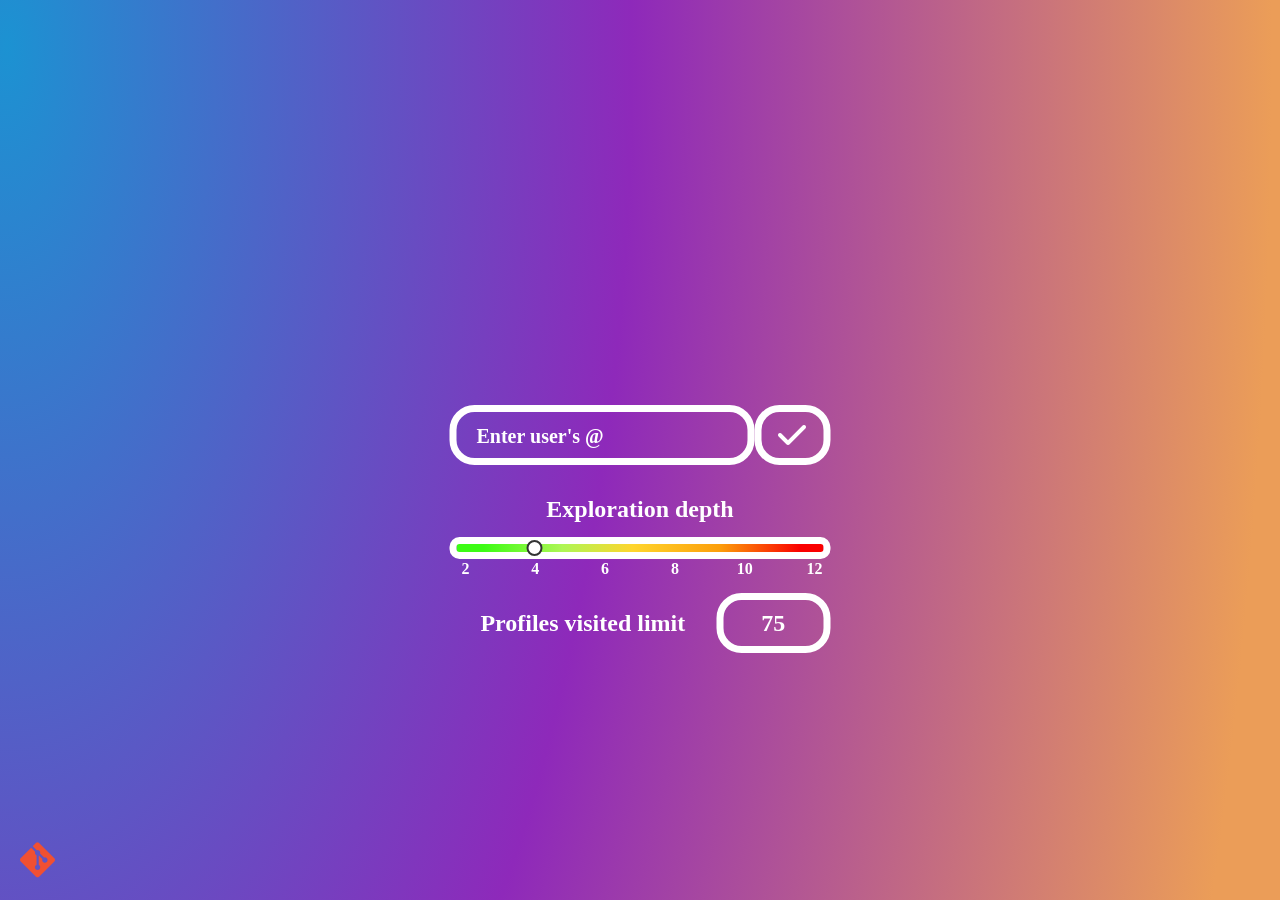
==== index.html @ fac33331 "WIP: web page for project" ====
<!DOCTYPE html>
<html lang="en">
<head>
    <meta charset="UTF-8">
    <title>Gift Chain</title>
    <link rel="stylesheet" href="style.css">
    <link rel="stylesheet" href="https://cdnjs.cloudflare.com/ajax/libs/font-awesome/6.5.1/css/all.min.css">

</head>

<body>
<form action="/process-data.php" method="POST">
<div class="main-container">
    <div class="container" id="tg-id-container">
        <input type="text" id="tg-id" name="tg-id" placeholder="Enter user's @" onmouseenter="this.focus(); this.select();">
        <button id="submit" type="submit"> <i class="fa-solid fa-check" id="check-icon"></i> </button>
    </div>

    <br>
    <br>
    <div class="container" id="depth-container">

        <label id="depth-label" for="depth">Exploration depth</label>
        <br>
        <input type="range" id="depth" name="depth" min="2" max="12" value="4" list="markers">
        <br>
        <datalist id="markers">
            <option value="4" label="Freezing"></option>
            <option value="6"></option>
            <option value="8" label="Mild"></option>
            <option value="10"></option>
            <option value="12" label="Hot"></option>


        </datalist>

        <div class="range-labels">
            <span>2</span>
            <span>4</span>
            <span>6</span>
            <span>8</span>
            <span>10</span>
            <span>12</span>
        </div>
    </div>

    <br>
    <div class="container" id="limit-container">
        <label id="limit-label" for="user-limit">Profiles visited limit </label>
        <br>
        <input type="number" id="user-limit" name="user-limit" min="1" max="200" value="75" onmouseenter="this.focus(); this.select();">

    </div>
</div>
</form>

<a href="https://github.com/YotaBitOn/Telegram-GiftGraph"><i id='git-icon' class="fa-brands fa-git-alt"></i></a>

</body>
</html>
---- style.css ----
* {
    margin: 0;
    padding: 0;
    box-sizing: border-box;

    font-family: Inter;
    font-weight: 700;
    leading-trim: NONE;
    line-height: 100%;
    letter-spacing: 0%;

}

body {
    color: #ffffff;
    position: relative;
    width: 100vw;
    height: 100vh;
    overflow: hidden;

    background: radial-gradient(98.8% 312.26% at 0.57% 5.19%, #1C92D2 0%, #8E29BA 49.42%, #EB9D58 100%) /* warning: gradient uses a rotation that is not supported by CSS and may not behave as expected */;

}

.main-container {
    position: absolute;
    top: 65%;
    left: 50%;
    transform: translate(-50%, -50%);

    display: flex;
    align-items: center;
    justify-content: start;
    flex-direction: column;

    height: 40vh;
}

.container {
    display: flex;
    align-items: center;
    justify-content: center;
    flex-direction: row;
    height: 60px;
    width: 100%;
}

#tg-id {
    background: transparent;
    border: 7px solid #ffffff;
    border-radius: 25px;
    color: #ffffff;
    font-size: 24px;
    padding: 10px;

    width: 80%;
    height: 100%;
}

#tg-id::placeholder {
    color: #ffffff;
    font-size: 20px;
    padding: 10px;
}

#submit {
    width: 20%;
    height: 100%;
    background: transparent;
    border: 7px solid #ffffff;
    border-radius: 25px;
    color: #ffffff;
}

#check-icon {
    width: 32px;
    height: 32px;
    font-size: 32px;
}





#depth-container {
    flex-direction: column;
    height: 80px;
}

#depth-label {
    font-size: 24px;
}

#depth {
    -webkit-appearance: none;
    appearance: none;
    width: 100%;
    height: 8px;
    background: transparent;
    cursor: pointer;
}

/* Chrome, Safari, Edge, Opera */
#depth::-webkit-slider-runnable-track {
    width: 100%;
    height: 100%;
    background: linear-gradient(90deg, #3CFC15 7.21%, #AEF655 28.85%, #FFD52D 48.08%, #FC9F0B 71.63%, #FA0000 93.75%);
    border: 7px solid #ffffff;
    border-radius: 10px;
}

/* Firefox */
#depth::-moz-range-track {
    width: 100%;
    height: 100%;
    background: linear-gradient(90deg, #3CFC15 7.21%, #AEF655 28.85%, #FFD52D 48.08%, #FC9F0B 71.63%, #FA0000 93.75%);
    border: 7px solid #ffffff;
    border-radius: 10px;
}

/* Slider pin */
#depth::-webkit-slider-thumb {
    -webkit-appearance: none;
    appearance: none;
    margin-top: -4px;
    height: 16px;
    width: 16px;
    border-radius: 50%;
    background: #FFFFFF;
    border: 2px solid #333;
}

#depth::-moz-range-thumb {
    height: 16px;
    width: 16px;
    border-radius: 50%;
    background: #FFFFFF;
    border: 2px solid #333;
}


.range-labels {
    display: flex;
    width: 110%;
}

.range-labels span {
    flex: 1;
    text-align: center;
}

#limit-label{
    font-size: 24px;
    width: 70%;
    text-align: center;
}

#user-limit{
    width: 30%;
    height: 100%;

    background: transparent;
    border: 7px solid #ffffff;
    border-radius: 25px;

    color: #ffffff;
    font-size: 24px;
    padding: 10px;
    text-align: center;
}

/* All except Firefox */
input[type="number"]::-webkit-outer-spin-button,
input[type="number"]::-webkit-inner-spin-button {
    -webkit-appearance: none;
    margin: 0;
}

/* Firefox */
input[type="number"] {
    -moz-appearance: textfield;
}

#git-icon {
    position: fixed;
    bottom: 20px;
    left: 20px;
    z-index: 1000;

    cursor: pointer;
    color: #F05032;
    font-size: 40px;
}
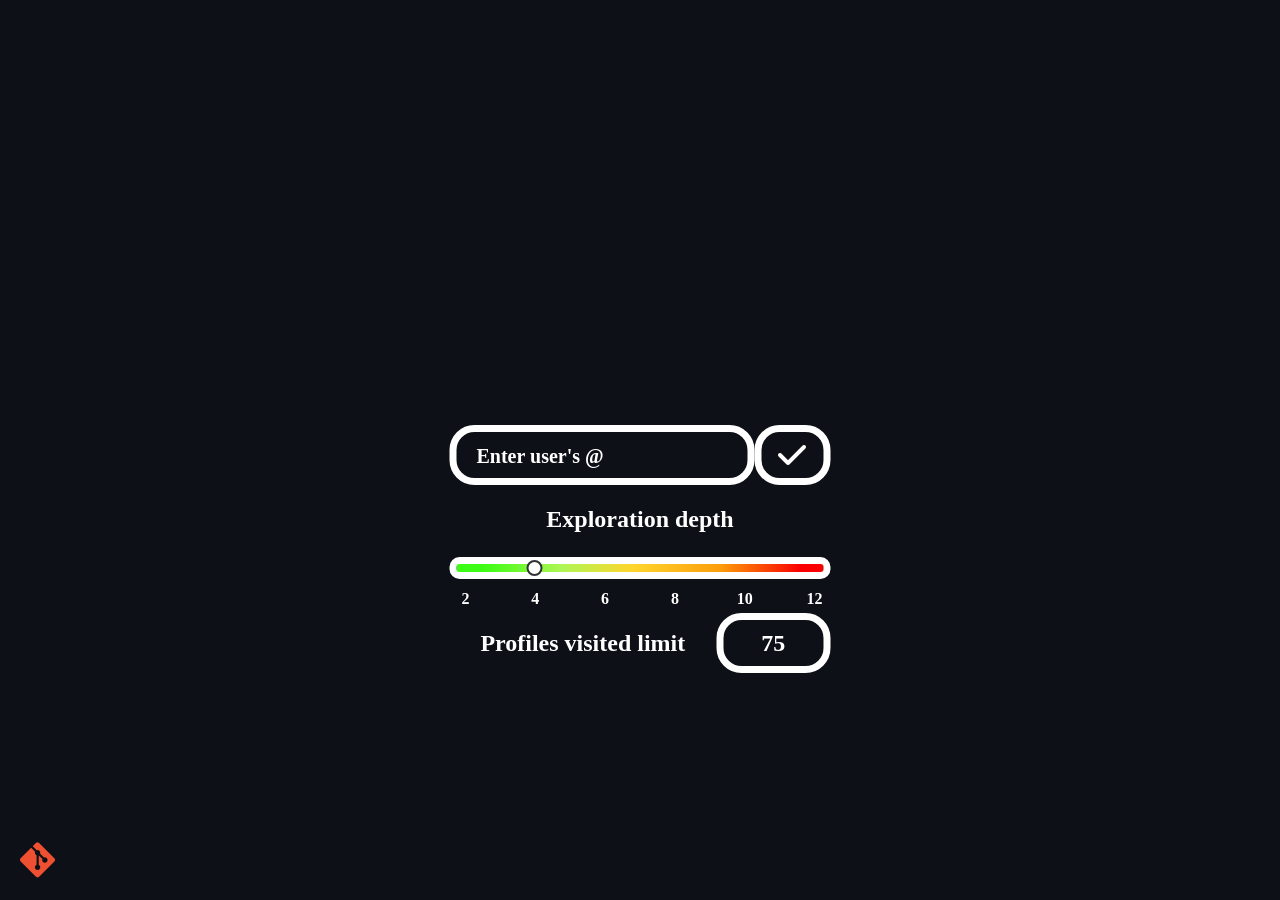
==== commit 8d9d8c78: "feat: added js visualization module, updated index.html parser and server to fit it" ====
--- a/index.html
+++ b/index.html
@@ -5,11 +5,11 @@
     <title>Gift Chain</title>
     <link rel="stylesheet" href="style.css">
     <link rel="stylesheet" href="https://cdnjs.cloudflare.com/ajax/libs/font-awesome/6.5.1/css/all.min.css">
-
+    <script src="https://d3js.org/d3.v7.min.js"></script>
 </head>
 
 <body>
-<form action="/process-data.php" method="POST">
+<form id="config-form">
 <div class="main-container">
     <div class="container" id="tg-id-container">
         <input type="text" id="tg-id" name="tg-id" placeholder="Enter user's @" onmouseenter="this.focus(); this.select();">
@@ -54,7 +54,17 @@
 </div>
 </form>
 
+<div id="status-notification" class="hidden">
+    <div class="notification-content">
+        <h3 id="status-title">Parsing Complete!</h3>
+        <p id="status-message"></p>
+        <div id="error-list"></div>
+        <button id="close-notification">OK</button>
+    </div>
+</div>
+
 <a href="https://github.com/YotaBitOn/Telegram-GiftGraph"><i id='git-icon' class="fa-brands fa-git-alt"></i></a>
 
+<script src="data_to_graph.js"></script>
 </body>
 </html>
--- a/style.css
+++ b/style.css
@@ -12,17 +12,38 @@
 }
 
 body {
+    background-color: #0d1117;
     color: #ffffff;
     position: relative;
     width: 100vw;
     height: 100vh;
     overflow: hidden;
-
-    background: radial-gradient(98.8% 312.26% at 0.57% 5.19%, #1C92D2 0%, #8E29BA 49.42%, #EB9D58 100%) /* warning: gradient uses a rotation that is not supported by CSS and may not behave as expected */;
-
+}
+
+#config-form {
+    margin: 0;
+    padding: 0;
+}
+
+svg {
+    position: fixed;
+    top: 0;
+    left: 0;
+    width: 100%;
+    height: 100%;
+    z-index: 0;
+    background-color: transparent;
+    cursor: grab;
+}
+
+svg:active {
+    cursor: grabbing;
 }
 
 .main-container {
+    background: rgba(13, 17, 23, 0.8);
+    padding: 20px;
+    border-radius: 10px;
     position: absolute;
     top: 65%;
     left: 50%;
@@ -34,6 +55,15 @@
     flex-direction: column;
 
     height: 40vh;
+    opacity: 1;
+    transition: transform 1s ease, opacity 1s ease;
+    z-index: 10;
+}
+
+.main-container.fade-out {
+    transform: translate(-50%, 100vh);
+    opacity: 0;
+    pointer-events: none;
 }
 
 .container {
@@ -55,6 +85,14 @@
 
     width: 80%;
     height: 100%;
+
+    transition: all 0.3s ease;
+    outline: none;
+}
+
+#tg-id:hover, #tg-id:focus {
+    background: rgba(255, 255, 255, 0.1);
+    box-shadow: 0 0 15px rgba(255, 255, 255, 0.3);
 }
 
 #tg-id::placeholder {
@@ -70,6 +108,103 @@
     border: 7px solid #ffffff;
     border-radius: 25px;
     color: #ffffff;
+    cursor: pointer;
+    transition: all 0.3s ease;
+}
+
+.hidden {
+    display: none !important;
+}
+
+#status-notification {
+    position: fixed;
+    top: 50%;
+    left: 50%;
+    transform: translate(-50%, -50%);
+    background: rgba(13, 17, 23, 0.95);
+    padding: 30px;
+    border-radius: 15px;
+    border: 3px solid #7b2eda;
+    box-shadow: 0 0 30px rgba(123, 46, 218, 0.4);
+    z-index: 1000;
+    max-width: 400px;
+    width: 90%;
+}
+
+.notification-content {
+    display: flex;
+    flex-direction: column;
+    align-items: center;
+    gap: 15px;
+}
+
+#status-title {
+    font-size: 24px;
+    text-align: center;
+}
+
+#status-message {
+    text-align: center;
+    font-size: 16px;
+    color: #ccc;
+}
+
+#error-list {
+    display: none;
+    width: 100%;
+    max-height: 150px;
+    overflow-y: auto;
+    font-size: 14px;
+    color: #ff5555;
+    background: rgba(0, 0, 0, 0.3);
+    padding: 10px;
+    border-radius: 5px;
+}
+
+#error-list ul {
+    list-style: none;
+    padding-left: 0;
+}
+
+#error-list li {
+    margin-bottom: 5px;
+    border-bottom: 1px solid rgba(255, 255, 255, 0.1);
+    padding-bottom: 5px;
+}
+
+#close-notification {
+    background: #7b2eda;
+    color: white;
+    border: none;
+    padding: 10px 30px;
+    border-radius: 20px;
+    cursor: pointer;
+    font-size: 18px;
+    transition: all 0.3s ease;
+}
+
+#close-notification:hover {
+    background: #9d56f7;
+    transform: scale(1.05);
+}
+
+.fade-in {
+    animation: fadeIn 0.5s ease forwards;
+}
+
+@keyframes fadeIn {
+    from { opacity: 0; transform: translate(-50%, -40%); }
+    to { opacity: 1; transform: translate(-50%, -50%); }
+}
+
+#submit:hover {
+    background: #ffffff;
+    color: #0d1117;
+    box-shadow: 0 0 15px rgba(255, 255, 255, 0.5);
+}
+
+#submit:active {
+    transform: scale(0.95);
 }
 
 #check-icon {
@@ -88,6 +223,7 @@
 }
 
 #depth-label {
+    margin-bottom: 10px;
     font-size: 24px;
 }
 
@@ -128,6 +264,11 @@
     border-radius: 50%;
     background: #FFFFFF;
     border: 2px solid #333;
+    transition: transform 0.2s ease;
+}
+
+#depth:hover::-webkit-slider-thumb {
+    transform: scale(1.3);
 }
 
 #depth::-moz-range-thumb {
@@ -136,12 +277,18 @@
     border-radius: 50%;
     background: #FFFFFF;
     border: 2px solid #333;
+    transition: transform 0.2s ease;
+}
+
+#depth:hover::-moz-range-thumb {
+    transform: scale(1.3);
 }
 
 
 .range-labels {
     display: flex;
     width: 110%;
+    margin-top:10px;
 }
 
 .range-labels span {
@@ -167,6 +314,14 @@
     font-size: 24px;
     padding: 10px;
     text-align: center;
+
+    transition: all 0.3s ease;
+    outline: none;
+}
+
+#user-limit:hover, #user-limit:focus {
+    background: rgba(255, 255, 255, 0.1);
+    box-shadow: 0 0 15px rgba(255, 255, 255, 0.3);
 }
 
 /* All except Firefox */
@@ -190,4 +345,11 @@
     cursor: pointer;
     color: #F05032;
     font-size: 40px;
+
+    transition: transform 0.3s ease, color 0.3s ease;
+}
+
+#git-icon:hover {
+    transform: scale(1.2) rotate(10deg);
+    color: #ffffff;
 }
